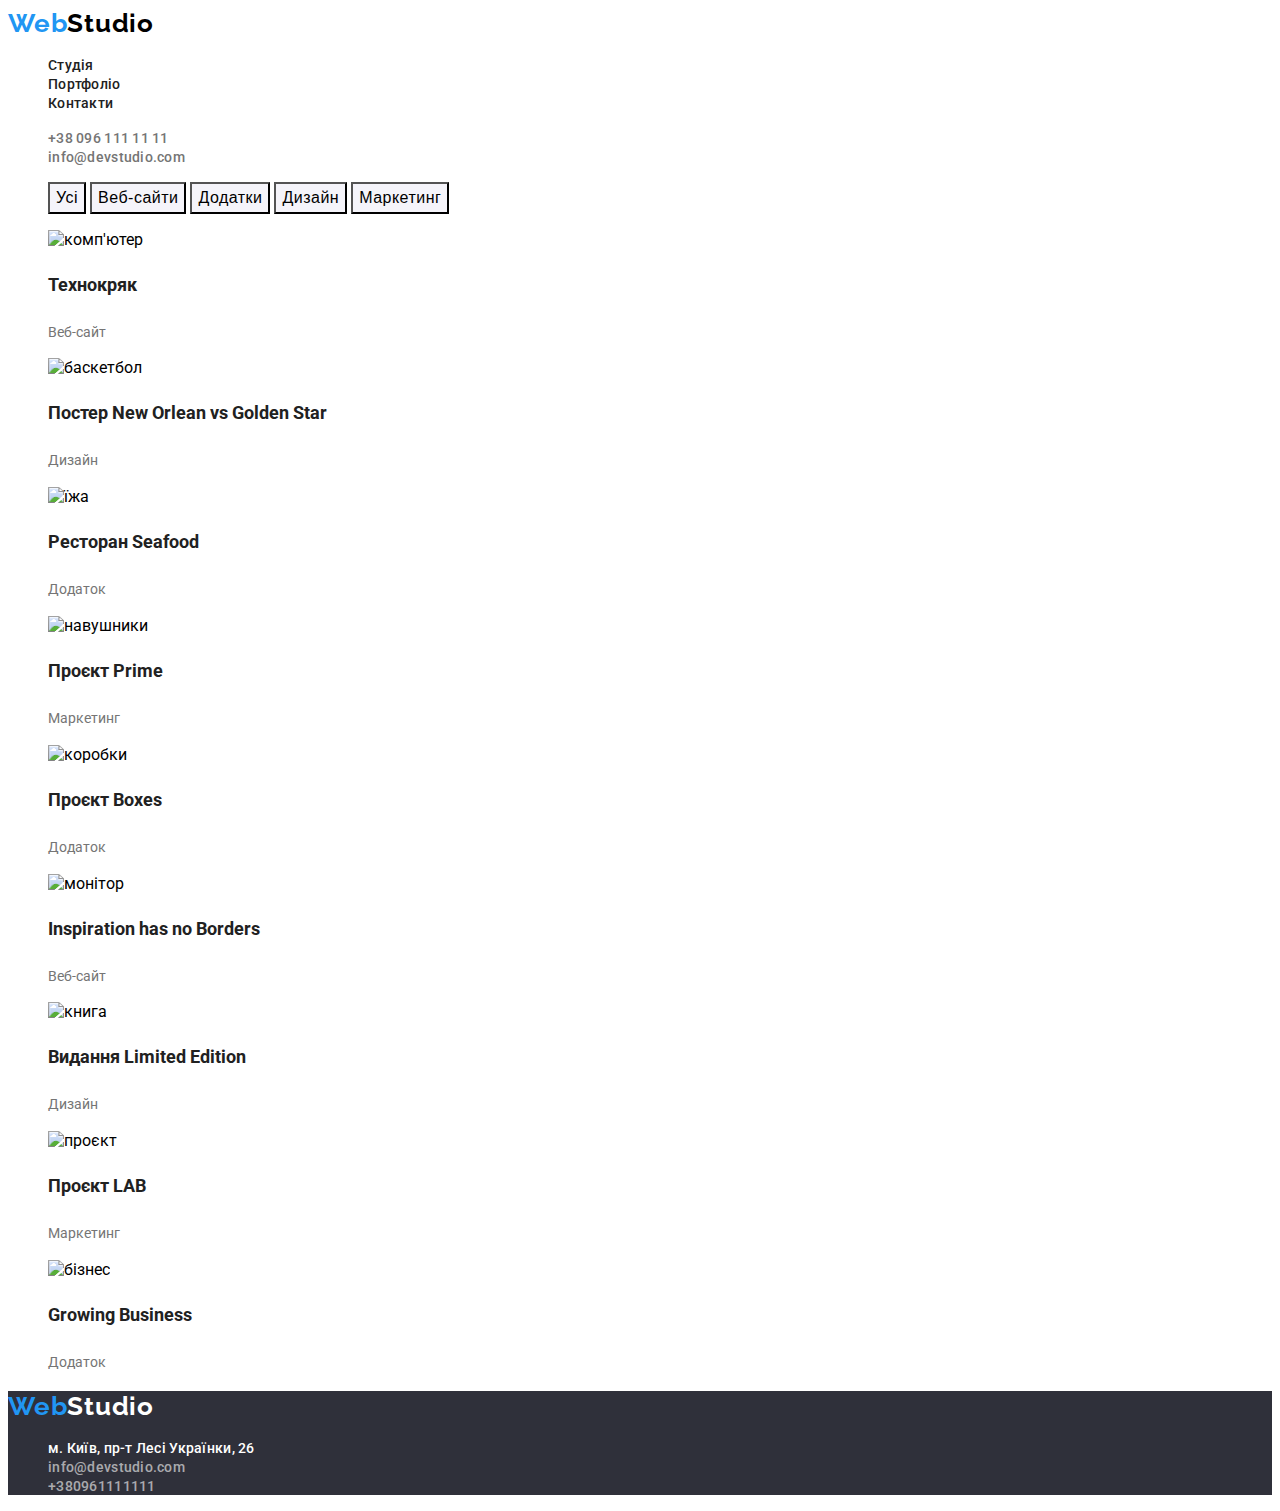
==== portfolio.html @ 054a411c "Update portfolio.html" ====
<!DOCTYPE html>
<html lang="uk">
<head>
    <meta charset="UTF-8">
    <meta http-equiv="X-UA-Compatible" content="IE=edge">
    <meta name="viewport" content="width=device-width, initial-scale=1.0">
    <title>Портфоліо</title>
    <link rel="preconnect" href="https://fonts.googleapis.com" />
    <link rel="preconnect" href="https://fonts.gstatic.com" crossorigin />
    <link
      href="https://fonts.googleapis.com/css2?family=Raleway:wght@700&family=Roboto:wght@400;500;700;900&display=swap"
      rel="stylesheet"
    />
    <link rel="stylesheet" href="./css/stylesp.css">
</head>
<body>
    <header>
        <header>
            <a class="logo" href="">Web<span class="logo-header">Studio</span></a>
            <nav> 
                <ul class="list">
                    <li><a class="link" href="./index.html" class="nav-item">Студія</a></li>
                    <li><a class="link" href="./portfolio.html" class="nav-item">Портфоліо</a></li>
                    <li><a class="link" href="" class="nav-item">Контакти</a></li>
                </ul>
            </nav> 
            <ul class="contacts-list list">
                <li><a href="tel:+380961111111" class="header link">+38 096 111 11 11</a></li>
                <li><a href="mailto:info@devstudio.com" class="header link" >info@devstudio.com</a></li>
            </ul>
    </header>
    <main>
        <section>
            <ul class="list">
                <li class="buttons-list">
                    <button type="button" class="button-item">Усі</button>
                    <button type="button" class="button-item">Веб-сайти</button>
                    <button type="button" class="button-item">Додатки</button>
                    <button type="button" class="button-item">Дизайн</button>
                    <button type="button" class="button-item">Маркетинг</button>
                </li>
            </ul>
        </section>
        <section>
            <ul class="list">
                <li class="photo-list">
                    <img src="./images/img (1) (1).jpg" alt="комп'ютер" width="270">
                    <h3 class="titles">Технокряк</h3>
                    <p class="subtitle">Веб-сайт</p>
                </li>
                <li>
                    <img src="./images/2.jpg" alt="баскетбол" width="270">
                    <h3 class="titles">Постер New Orlean vs Golden Star</h3>
                    <p class="subtitle">Дизайн</p>
                </li>
                <li>
                    <img src="./images/3.jpg" alt="їжа" width="270">
                    <h3 class="titles">Ресторан Seafood</h3>
                    <p class="subtitle">Додаток</p>
                </li>
                <li>
                    <img src="./images/4.jpg" alt="навушники" width="270">
                    <h3 class="titles">Проєкт Prime</h3>
                    <p class="subtitle">Маркетинг</p>  
                </li>
                <li>
                    <img src="./images/5.jpg" alt="коробки" width="270">
                    <h3 class="titles">Проєкт Boxes</h3>
                    <p class="subtitle">Додаток</p>  
                </li>
                <li>
                    <img src="./images/6.jpg" alt="монітор" width="270">
                    <h3 class="titles">Inspiration has no Borders</h3>
                    <p class="subtitle">Веб-сайт</p>  
                </li>
                <li>
                    <img src="./images/7.jpg" alt="книга" width="270">
                    <h3 class="titles">Видання Limited Edition</h3>
                    <p class="subtitle">Дизайн</p>  
                </li>
                <li>
                    <img src="./images/8.jpg" alt="проєкт" width="270">
                    <h3 class="titles">Проєкт LAB</h3>
                    <p class="subtitle">Маркетинг</p>  
                </li>
                <li>
                    <img src="./images/9.jpg" alt="бізнес" width="270">
                    <h3 class="titles">Growing Business</h3>
                    <p class="subtitle">Додаток</p>  
                </li>
            </ul>
        </section>
    </main>
    <footer class="footer">
        <a class="logo" href="">Web<span class="logo-footer">Studio</span></a>
        <address>
          <ul class="list">
            <li><a href="https://goo.gl/maps/MvZ2R5Kgq9RjUwT79" class="footer link"><span class="address">м. Київ, пр-т Лесі Українки, 26</span></a></li>
            <li><a href="mailto:info@devstudio.com" class="footer link">info@devstudio.com</a></li>
            <li><a href="tel:+380961111111" class="footer link">+380961111111</a></li>
          </ul>
        </address>
      </footer>
</body>
</html>
---- css/stylesp.css ----
body {
    font-family: 'Roboto', sans-serif;
    }
.logo {
    font-family: 'Raleway';
        font-style: normal;
        font-weight: 700;
        font-size: 26px;
        line-height: 1.19;
        letter-spacing: 0.03em;
        color: #2196F3;
}
.logo-header {
    color:black;
    font-family: 'Raleway';
        font-style: normal;
        font-weight: 700;
        font-size: 26px;
        line-height: 1.19;
        letter-spacing: 0.03em;
}
.logo-footer {
    color: #FFFFFF;
    font-family: 'Raleway';
        font-style: normal;
        font-weight: 700;
        font-size: 26px;
        line-height: 1.19;
        letter-spacing: 0.03em;
}
.logo {
    text-decoration: none;
}
.list {
    list-style: none;
}
.link {
    text-decoration: none;
}
/*-------------------------HEADER-------------------------------*/

.link {
    font-family: 'Roboto';
    font-weight: 500;
    font-size: 14px;
    line-height: 1.14;
    letter-spacing: 0.02em;

    color: #212121;
}
.link:hover,.link:focus {
    color: #2196F3;
}
.header {
    color: #757575;
}
.header:hover, .header:focus {
    color: #2196F3;
}
/*-------------------HERO---------------------*/
.nav-item {
    font-weight: 500;
    font-size: 14px;
    line-height: 1.14;
}
.title {
    color: #FFFFFF; 
    font-weight: 900;
    font-size: 44px;
    line-height: 4.28;
}
.titles {
    color: #212121;
    font-weight: 700;
    font-size: 18px;
    line-height: 2;
}
.list.titleses {
    font-size: 14px;
    line-height: 1.14;
    letter-spacing: 0.03em;
}
.list.title {
    color: #212121;
}
.main .main-1 {
    background-color:#2F303A;
}
.button {
    background-color: #2196F3;
    font-weight: 500;
    font-size: 16px;
    line-height: 1.6;
    text-align: center;
    letter-spacing: 0.03em;
}
.button-item {
    background-color: #F5F4FA;
    font-weight: 500;
    font-size: 16px;
    line-height: 1.6;
    text-align: center;
    letter-spacing: 0.03em;
}
.button:hover, .button:focus {
    background-color: #2196F3;
}
.button-item:hover, .button-item:focus {
    background: #2196F3;
    cursor: pointer;
}
.list .subtitle {
    color: #757575;
    font-weight: 400;
    font-size: 14px;
    line-height: 1.7;
}
.list.subtitles {
    font-weight: 400;
    font-size: 16px;
    line-height: 1.8;
}

.name-people {
    font-weight: 500;
    font-size: 16px;
    line-height: 1.18;
}

/*----------------FOOTER------------------------*/
footer {
    background-color: #2F303A;
}
.footer {
    color: #FFFFFF99;
    font-style: normal;
    text-decoration: none;
}
.address{
    color: #FFFFFF;
}
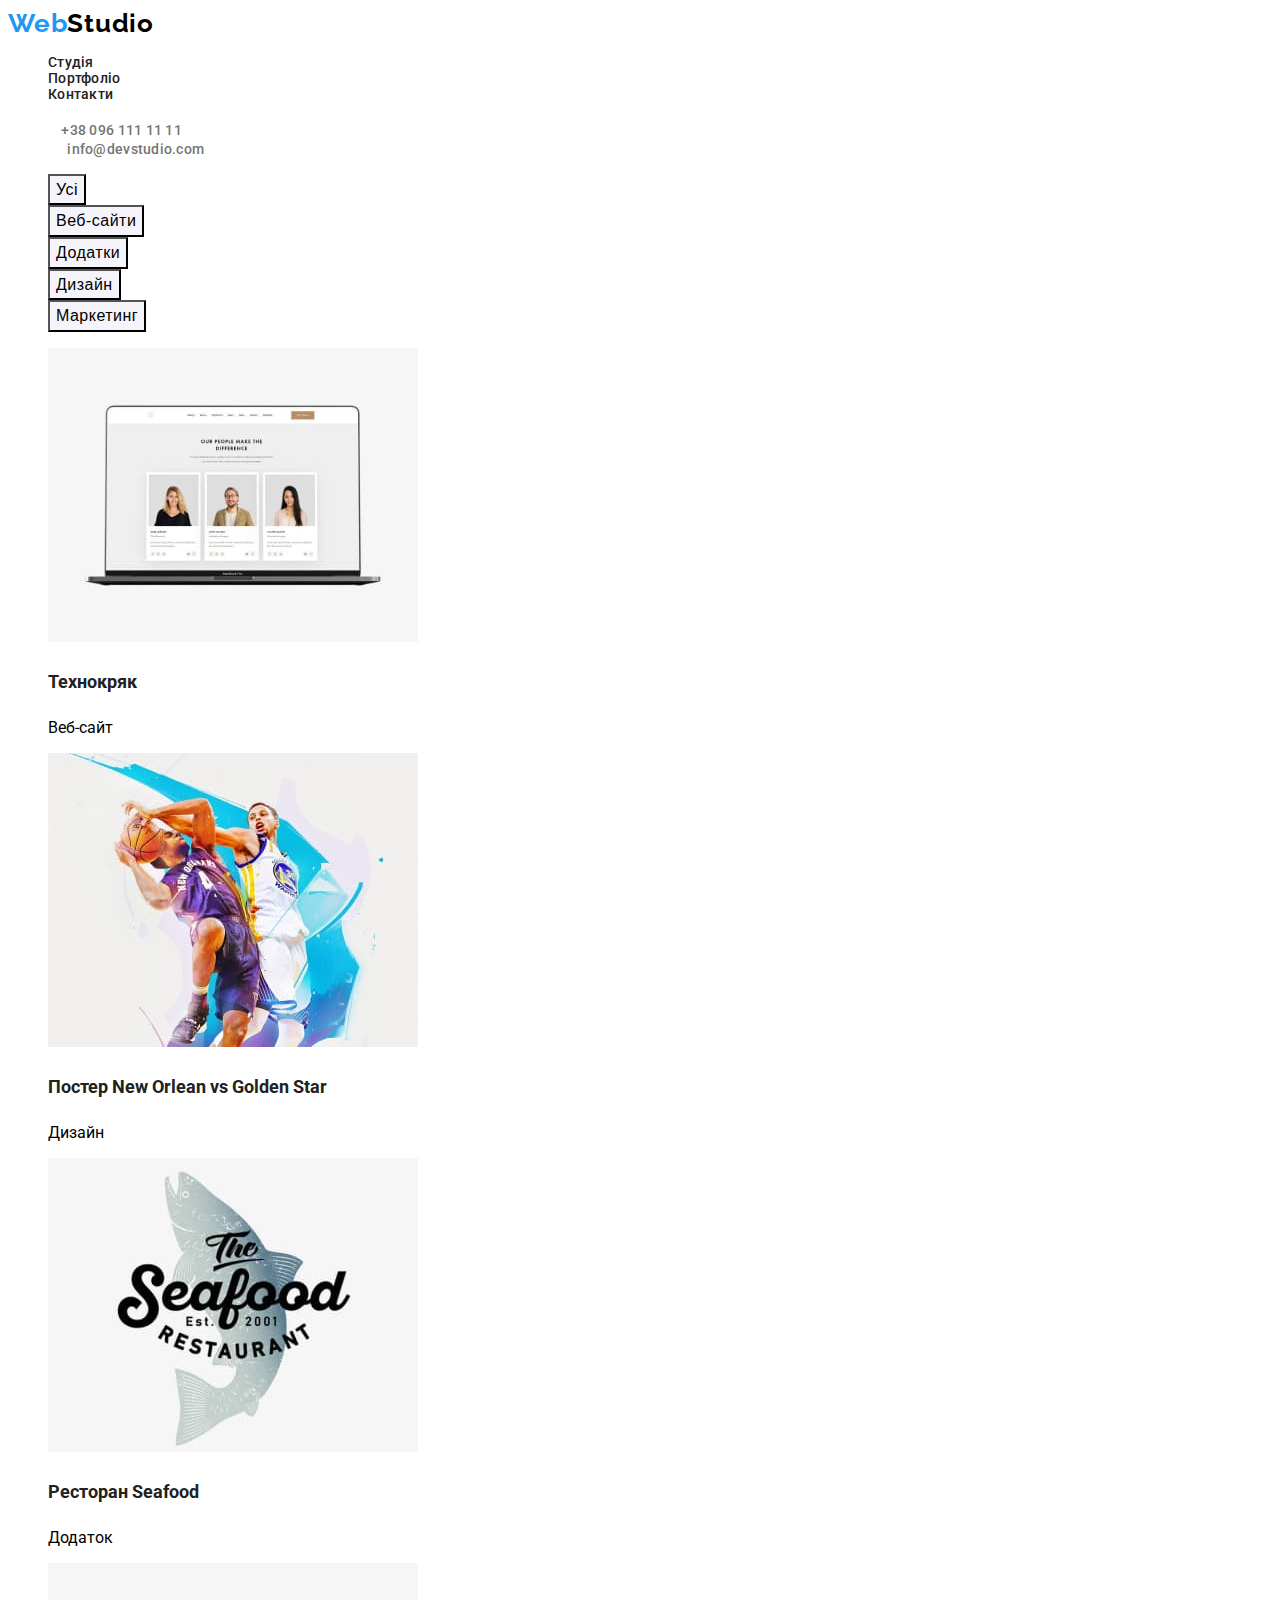
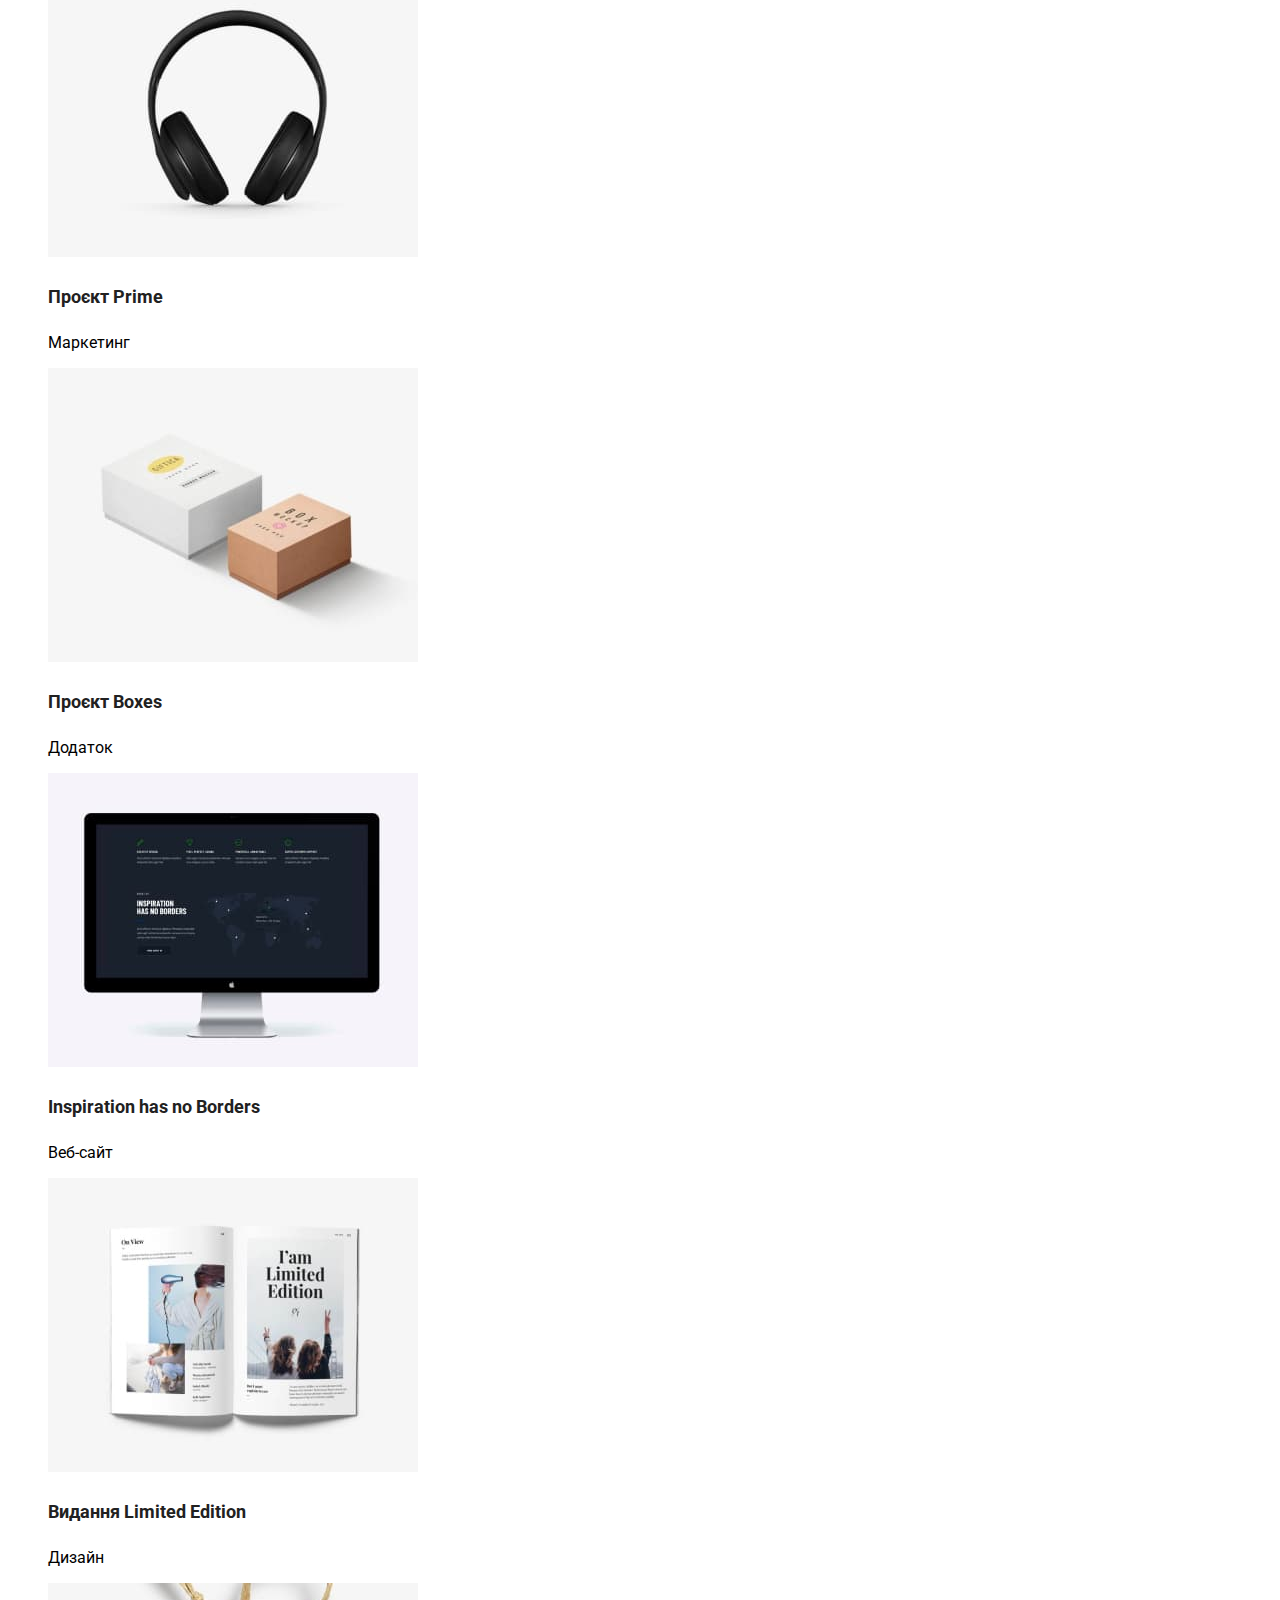
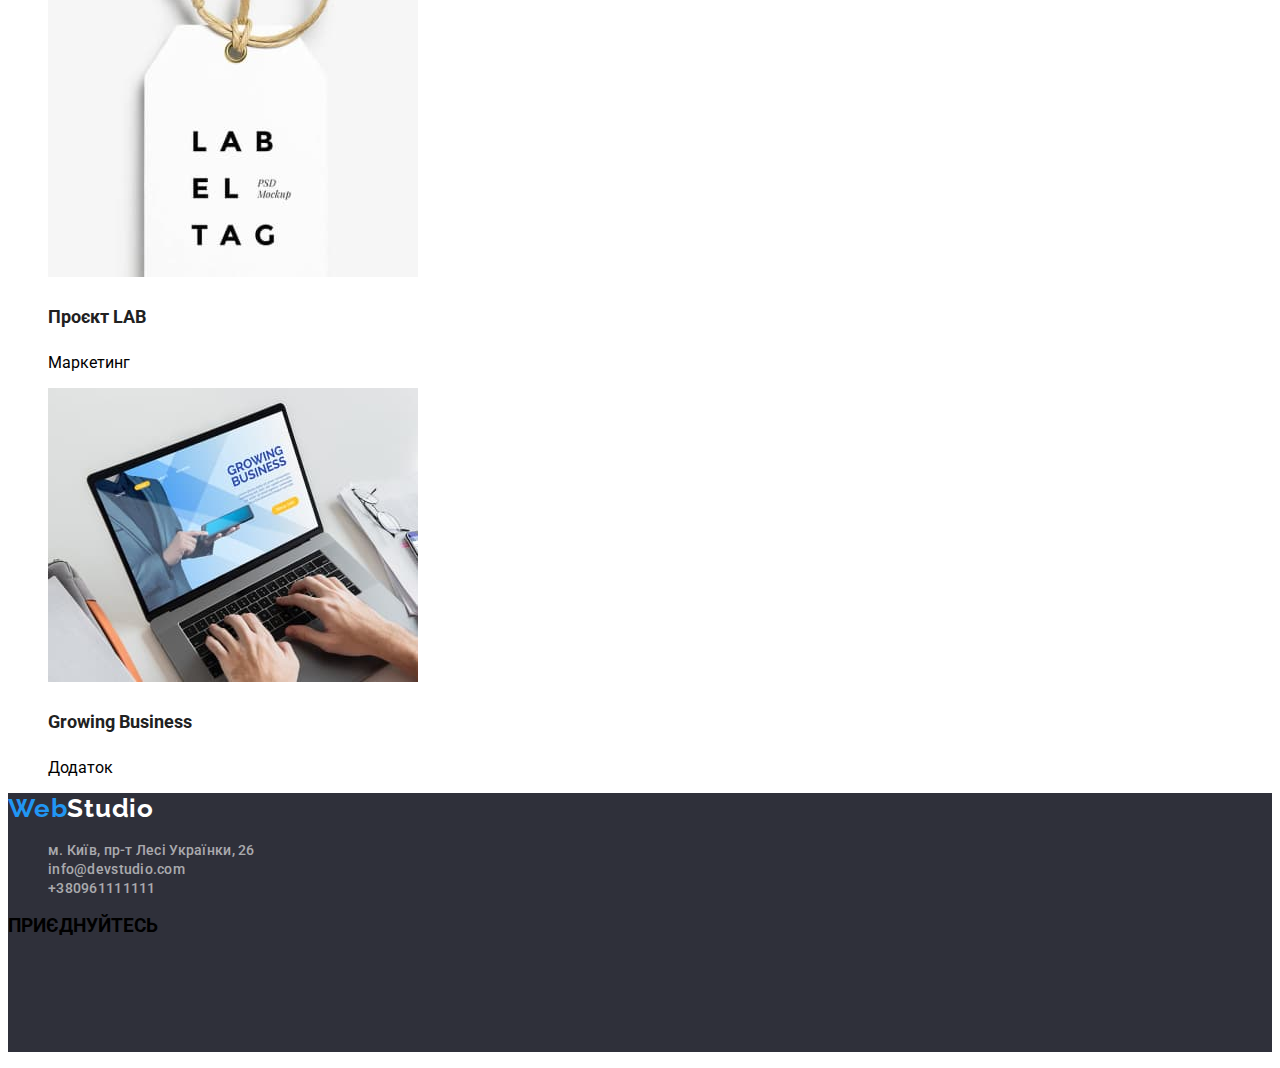
==== commit 732d5a3e: "Add files via upload" ====
--- a/portfolio.html
+++ b/portfolio.html
@@ -1,4 +1,3 @@
-
 
 <!DOCTYPE html>
 <html lang="uk">
@@ -7,6 +6,12 @@
     <meta http-equiv="X-UA-Compatible" content="IE=edge">
     <meta name="viewport" content="width=device-width, initial-scale=1.0">
     <title>Портфоліо</title>
+    <link
+      rel="stylesheet"
+      href="https://cdnjs.cloudflare.com/ajax/libs/modern-normalize/1.1.0/modern-normalize.min.css"
+      integrity="sha512-wpPYUAdjBVSE4KJnH1VR1HeZfpl1ub8YT/NKx4PuQ5NmX2tKuGu6U/JRp5y+Y8XG2tV+wKQpNHVUX03MfMFn9Q=="
+      crossorigin="anonymous"
+      referrerpolicy="no-referrer">
     <link rel="preconnect" href="https://fonts.googleapis.com" />
     <link rel="preconnect" href="https://fonts.gstatic.com" crossorigin />
     <link
@@ -16,92 +21,173 @@
     <link rel="stylesheet" href="./css/stylesp.css">
 </head>
 <body>
-    <header>
-        <header>
+    <header class="page-header">
+        <div class="container">
             <a class="logo" href="">Web<span class="logo-header">Studio</span></a>
-            <nav> 
-                <ul class="list">
-                    <li><a class="link" href="./index.html" class="nav-item">Студія</a></li>
-                    <li><a class="link" href="./portfolio.html" class="nav-item">Портфоліо</a></li>
-                    <li><a class="link" href="" class="nav-item">Контакти</a></li>
+            <nav class="container-nav"> 
+                <ul class="site list">
+                    <li class="nav-item"><a href="./index.html" class="link">Студія</a></li>
+                    <li class="nav-item"><a href="./portfolio.html" class="link">Портфоліо</a></li>
+                    <li class="nav-item"><a href="" class="link">Контакти</a></li>
                 </ul>
             </nav> 
             <ul class="contacts-list list">
-                <li><a href="tel:+380961111111" class="header link">+38 096 111 11 11</a></li>
-                <li><a href="mailto:info@devstudio.com" class="header link" >info@devstudio.com</a></li>
+                <li><a href="tel:+380961111111" class="header link">
+                    <svg class="header-icon" width="10" height="16">
+                        <use href="./sprite.svg#icon-smartphone"></use>
+                    </svg>
+                    +38 096 111 11 11</a></li>
+                <li><a href="mailto:info@devstudio.com" class="header link">
+                    <svg class="header-icon" width="16" height="12">
+                        <use href="./sprite.svg#icon-envelope"></use>
+                    </svg>
+                    info@devstudio.com</a></li>
             </ul>
+        </div>
     </header>
     <main>
-        <section>
-            <ul class="list">
-                <li class="buttons-list">
-                    <button type="button" class="button-item">Усі</button>
-                    <button type="button" class="button-item">Веб-сайти</button>
-                    <button type="button" class="button-item">Додатки</button>
-                    <button type="button" class="button-item">Дизайн</button>
-                    <button type="button" class="button-item">Маркетинг</button>
-                </li>
-            </ul>
-        </section>
-        <section>
-            <ul class="list">
-                <li class="photo-list">
-                    <img src="./images/img (1) (1).jpg" alt="комп'ютер" width="270">
-                    <h3 class="titles">Технокряк</h3>
-                    <p class="subtitle">Веб-сайт</p>
-                </li>
-                <li>
-                    <img src="./images/2.jpg" alt="баскетбол" width="270">
-                    <h3 class="titles">Постер New Orlean vs Golden Star</h3>
-                    <p class="subtitle">Дизайн</p>
-                </li>
-                <li>
-                    <img src="./images/3.jpg" alt="їжа" width="270">
-                    <h3 class="titles">Ресторан Seafood</h3>
-                    <p class="subtitle">Додаток</p>
-                </li>
-                <li>
-                    <img src="./images/4.jpg" alt="навушники" width="270">
-                    <h3 class="titles">Проєкт Prime</h3>
-                    <p class="subtitle">Маркетинг</p>  
-                </li>
-                <li>
-                    <img src="./images/5.jpg" alt="коробки" width="270">
-                    <h3 class="titles">Проєкт Boxes</h3>
-                    <p class="subtitle">Додаток</p>  
-                </li>
-                <li>
-                    <img src="./images/6.jpg" alt="монітор" width="270">
-                    <h3 class="titles">Inspiration has no Borders</h3>
-                    <p class="subtitle">Веб-сайт</p>  
-                </li>
-                <li>
-                    <img src="./images/7.jpg" alt="книга" width="270">
-                    <h3 class="titles">Видання Limited Edition</h3>
-                    <p class="subtitle">Дизайн</p>  
-                </li>
-                <li>
-                    <img src="./images/8.jpg" alt="проєкт" width="270">
-                    <h3 class="titles">Проєкт LAB</h3>
-                    <p class="subtitle">Маркетинг</p>  
-                </li>
-                <li>
-                    <img src="./images/9.jpg" alt="бізнес" width="270">
-                    <h3 class="titles">Growing Business</h3>
-                    <p class="subtitle">Додаток</p>  
-                </li>
-            </ul>
+        <section class="section">
+            <div class="container">
+                <ul class="list button-list">
+                    <li><button type="button" class="button-item">Усі</button></li>
+                    <li><button type="button" class="button-item">Веб-сайти</button></li>
+                    <li><button type="button" class="button-item">Додатки</button></li>
+                    <li><button type="button" class="button-item">Дизайн</button></li>
+                    <li><button type="button" class="button-item">Маркетинг</button></li>
+                </ul>
+                <ul class="photo-description">
+                    <li class="sheet list">
+                        <img src="./images/1.jpg" alt="комп'ютер" width="370">
+                        <div class="photo-cards">
+                            <h3 class="titles">Технокряк</h3>
+                            <p class="description">Веб-сайт</p>
+                        </div>
+                    </li>
+                    <li class="sheet list">
+                        <img class="photo" src="./images/2.jpg" alt="баскетбол" width="370">
+                        <div class="photo-cards">
+                            <h3 class="titles">Постер New Orlean vs Golden Star</h3>
+                            <p class="description">Дизайн</p>
+                        </div>    
+                    </li>
+                    <li class="sheet list">
+                        <img class="photo" src="./images/3.jpg" alt="їжа" width="370">
+                        <div class="photo-cards">
+                            <h3 class="titles">Ресторан Seafood</h3>
+                            <p class="description">Додаток</p>
+                        </div>
+                    </li>
+                    <li class="sheet list">
+                        <img class="photo" src="./images/4.jpg" alt="навушники" width="370">
+                        <div class="photo-cards">
+                            <h3 class="titles">Проєкт Prime</h3>
+                            <p class="description">Маркетинг</p> 
+                        </div>                        
+                    </li>
+                    <li class="sheet list">
+                        <img class="photo" src="./images/5.jpg" alt="коробки" width="370">
+                        <div class="photo-cards">
+                            <h3 class="titles">Проєкт Boxes</h3>
+                            <p class="description">Додаток</p> 
+                        </div>                         
+                    </li>
+                    <li class="sheet list">
+                        <img class="photo" src="./images/6.jpg" alt="монітор" width="370">
+                        <div class="photo-cards">
+                            <h3 class="titles">Inspiration has no Borders</h3>
+                            <p class="description">Веб-сайт</p>  
+                        </div>                        
+                    </li>
+                    <li class="sheet list">
+                        <img class="photo" src="./images/7.jpg" alt="книга" width="370">
+                        <div class="photo-cards">
+                            <h3 class="titles">Видання Limited Edition</h3>
+                            <p class="description">Дизайн</p>
+                        </div>                          
+                    </li>
+                    <li class="sheet list">
+                        <img class="photo" src="./images/8.jpg" alt="проєкт" width="370">  
+                        <div class="photo-cards">
+                            <h3 class="titles">Проєкт LAB</h3>
+                            <p class="description">Маркетинг</p>  
+                        </div>
+                    </li>
+                    <li class="sheet list">
+                        <img class="photo" src="./images/9.jpg" alt="бізнес" width="370">
+                        <div class="photo-cards">
+                            <h3 class="titles">Growing Business</h3>
+                            <p class="description">Додаток</p>  
+                    </li>
+                </ul>
+            </div>
         </section>
     </main>
-    <footer class="footer">
-        <a class="logo" href="">Web<span class="logo-footer">Studio</span></a>
-        <address>
-          <ul class="list">
-            <li><a href="https://goo.gl/maps/MvZ2R5Kgq9RjUwT79" class="footer link"><span class="address">м. Київ, пр-т Лесі Українки, 26</span></a></li>
-            <li><a href="mailto:info@devstudio.com" class="footer link">info@devstudio.com</a></li>
-            <li><a href="tel:+380961111111" class="footer link">+380961111111</a></li>
-          </ul>
-        </address>
-      </footer>
+    <footer class="page-footer">
+        <div class="double-container-footer">
+            <div class="container-footer">
+                <a class="logo" href="">Web<span class="logo-footer">Studio</span></a>
+            <address>
+                <ul class="list">
+                    <li class="maps"><a href="https://goo.gl/maps/MvZ2R5Kgq9RjUwT79" class="current footer link">м. Київ, пр-т Лесі Українки, 26</a></li>
+                    <li><a href="mailto:info@devstudio.com" class="footer link">info@devstudio.com</a></li>
+                    <li><a href="tel:+380961111111" class="footer link">+380961111111</a></li>
+                </ul>
+            </address>
+            </div>
+            <div class="container-footer-clients">
+                <h3 class="title-footer">ПРИЄДНУЙТЕСЬ</h3>
+                <ul class="socials-footer list">
+                    <li class="socials-footer-item">
+                        <a class="footer-link link"
+                        href=""
+                        target="_blank"
+                        rel="noopener noreferrer"
+                        aria-label="instagram"
+                        >
+                            <svg class="footer-icon" width="20" height="20">
+                                <use href="./sprite.svg#icon-instagram"></use>
+                            </svg>
+                        </a>
+                    </li>
+                    <li class="socials-footer-item">
+                        <a class="footer-link link"
+                        href=""
+                        target="_blank"
+                        rel="noopener noreferrer"
+                        aria-label="twitter"
+                        >
+                            <svg class="footer-icon" width="20" height="20">
+                                <use href="./sprite.svg#icon-twitter"></use>
+                            </svg>
+                        </a>
+                    </li>
+                    <li class="socials-footer-item">
+                        <a class="footer-link link"
+                        href="https://www.facebook.com/"
+                        target="_blank"
+                        rel="noopener noreferrer"
+                        aria-label="facebook"
+                        >
+                            <svg class="footer-icon" width="20" height="20">
+                                <use href="./sprite.svg#icon-facebook"></use>
+                            </svg>
+                        </a>
+                    </li>
+                    <li class="socials-footer-item">
+                        <a class="footer-link link"
+                        href=""
+                        target="_blank"
+                        rel="noopener noreferrer"
+                        aria-label="linkedin"
+                        >
+                            <svg class="footer-icon" width="20" height="20">
+                                <use href="./sprite.svg#icon-linkedin"></use>
+                            </svg>
+                        </a>
+                    </li>
+                </ul>
+            </div>
+        </div>
+    </footer>
 </body>
 </html>
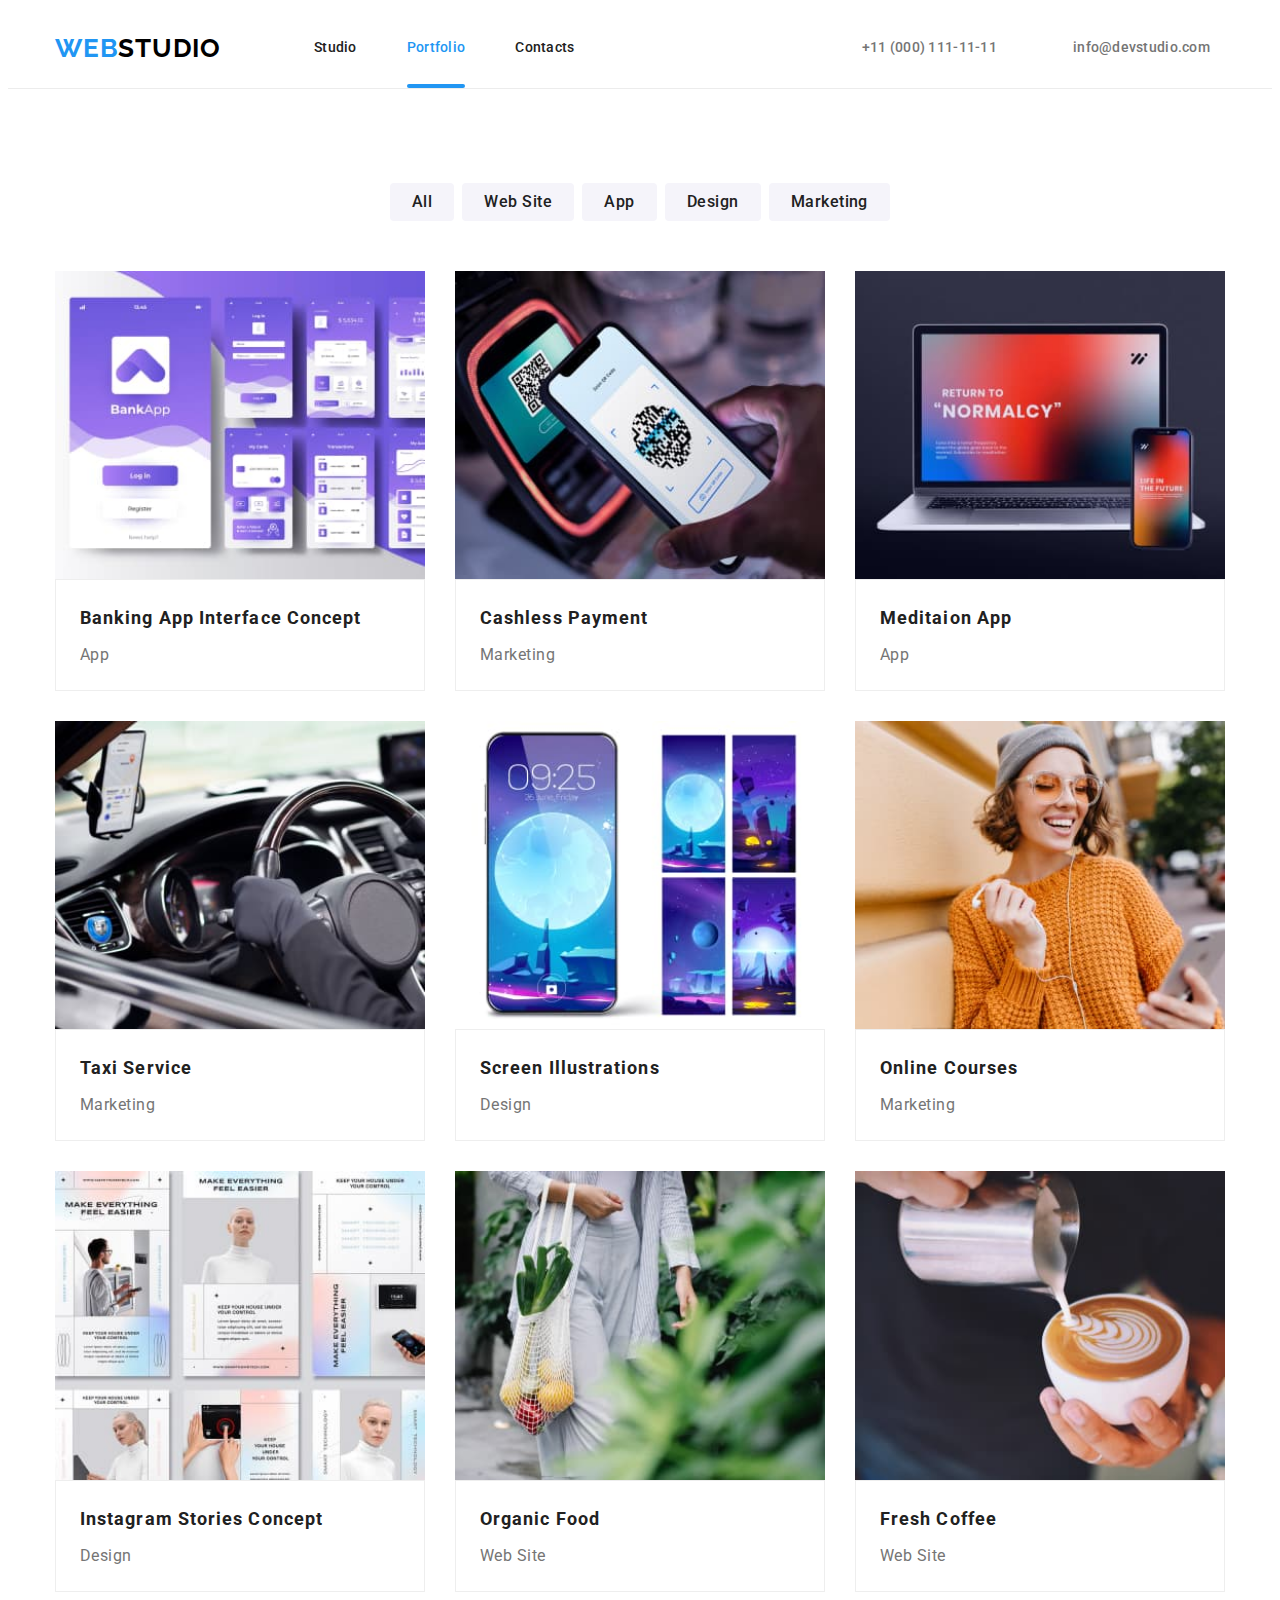
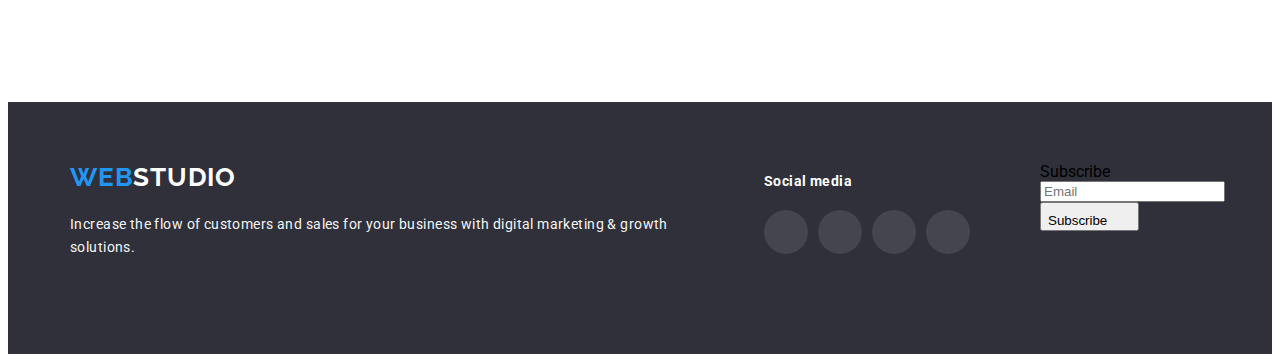
==== commit ed491b46: "Update portfolio.html" ====
--- a/portfolio.html
+++ b/portfolio.html
@@ -23,20 +23,20 @@
 <body>
     <header class="page-header">
         <div class="container">
-            <a class="logo" href="">Web<span class="logo-header">Studio</span></a>
+            <a class="logo" href="">WEB<span class="logo-header">STUDIO</span></a>
             <nav class="container-nav"> 
                 <ul class="site list">
-                    <li class="nav-item"><a href="./index.html" class="link">Студія</a></li>
-                    <li class="nav-item"><a href="./portfolio.html" class="link">Портфоліо</a></li>
-                    <li class="nav-item"><a href="" class="link">Контакти</a></li>
+                    <li class="nav-item"><a href="./index.html" class="link">Studio</a></li>
+                    <li class="nav-item"><a href="./portfolio.html" class="current link">Portfolio</a></li>
+                    <li class="nav-item"><a href="" class="link">Contacts</a></li>
                 </ul>
             </nav> 
             <ul class="contacts-list list">
-                <li><a href="tel:+380961111111" class="header link">
+                <li><a href="tel:+11 (000) 111-11-11" class="header link">
                     <svg class="header-icon" width="10" height="16">
                         <use href="./sprite.svg#icon-smartphone"></use>
                     </svg>
-                    +38 096 111 11 11</a></li>
+                    +11 (000) 111-11-11</a></li>
                 <li><a href="mailto:info@devstudio.com" class="header link">
                     <svg class="header-icon" width="16" height="12">
                         <use href="./sprite.svg#icon-envelope"></use>
@@ -49,74 +49,102 @@
         <section class="section">
             <div class="container">
                 <ul class="list button-list">
-                    <li><button type="button" class="button-item">Усі</button></li>
-                    <li><button type="button" class="button-item">Веб-сайти</button></li>
-                    <li><button type="button" class="button-item">Додатки</button></li>
-                    <li><button type="button" class="button-item">Дизайн</button></li>
-                    <li><button type="button" class="button-item">Маркетинг</button></li>
+                    <li><button type="button" class="button-item">All</button></li>
+                    <li><button type="button" class="button-item">Web Site</button></li>
+                    <li><button type="button" class="button-item">App</button></li>
+                    <li><button type="button" class="button-item">Design</button></li>
+                    <li><button type="button" class="button-item">Marketing</button></li>
                 </ul>
                 <ul class="photo-description">
                     <li class="sheet list">
-                        <img src="./images/1.jpg" alt="комп'ютер" width="370">
-                        <div class="photo-cards">
-                            <h3 class="titles">Технокряк</h3>
-                            <p class="description">Веб-сайт</p>
-                        </div>
-                    </li>
-                    <li class="sheet list">
-                        <img class="photo" src="./images/2.jpg" alt="баскетбол" width="370">
-                        <div class="photo-cards">
-                            <h3 class="titles">Постер New Orlean vs Golden Star</h3>
-                            <p class="description">Дизайн</p>
+                        <div class="photo-thumb">
+                            <img src="./images/forms.jpg" alt="комп'ютер" width="370">
+                            <p class="text-description">14 Stylish and User-Friendly App Design Concepts · Task Manager App · Calorie Tracker App · Exotic Fruit Ecommerce App · Cloud Storage App</p>
+                        </div>
+                        <div class="photo-cards">
+                            <h3 class="titles">Banking App Interface Concept</h3>
+                            <p class="description">App</p>
+                        </div>
+                    </li>
+                    <li class="sheet list">
+                        <div class="photo-thumb">
+                            <img class="photo" src="./images/scan.jpg" alt="баскетбол" width="370">
+                            <p class="text-description">14 Stylish and User-Friendly App Design Concepts · Task Manager App · Calorie Tracker App · Exotic Fruit Ecommerce App · Cloud Storage App</p>
+                        </div>
+                        <div class="photo-cards">
+                            <h3 class="titles">Cashless Payment</h3>
+                            <p class="description">Marketing</p>
                         </div>    
                     </li>
                     <li class="sheet list">
-                        <img class="photo" src="./images/3.jpg" alt="їжа" width="370">
-                        <div class="photo-cards">
-                            <h3 class="titles">Ресторан Seafood</h3>
-                            <p class="description">Додаток</p>
-                        </div>
-                    </li>
-                    <li class="sheet list">
-                        <img class="photo" src="./images/4.jpg" alt="навушники" width="370">
-                        <div class="photo-cards">
-                            <h3 class="titles">Проєкт Prime</h3>
-                            <p class="description">Маркетинг</p> 
+                        <div class="photo-thumb">
+                            <img class="photo" src="./images/computer.jpg" alt="їжа" width="370">
+                            <p class="text-description">14 Stylish and User-Friendly App Design Concepts · Task Manager App · Calorie Tracker App · Exotic Fruit Ecommerce App · Cloud Storage App</p>
+                        </div>
+                        <div class="photo-cards">
+                            <h3 class="titles">Meditaion App</h3>
+                            <p class="description">App</p>
+                        </div>
+                    </li>
+                    <li class="sheet list">
+                        <div class="photo-thumb">
+                            <img class="photo" src="./images/taxi.jpg" alt="навушники" width="370">
+                            <p class="text-description">14 Stylish and User-Friendly App Design Concepts · Task Manager App · Calorie Tracker App · Exotic Fruit Ecommerce App · Cloud Storage App</p>
+                        </div>
+                        <div class="photo-cards">
+                            <h3 class="titles">Taxi Service</h3>
+                            <p class="description">Marketing</p> 
                         </div>                        
                     </li>
                     <li class="sheet list">
-                        <img class="photo" src="./images/5.jpg" alt="коробки" width="370">
-                        <div class="photo-cards">
-                            <h3 class="titles">Проєкт Boxes</h3>
-                            <p class="description">Додаток</p> 
+                        <div class="photo-thumb">
+                            <img class="photo" src="./images/screen.jpg" alt="коробки" width="370">
+                            <p class="text-description">14 Stylish and User-Friendly App Design Concepts · Task Manager App · Calorie Tracker App · Exotic Fruit Ecommerce App · Cloud Storage App</p>
+                        </div>
+                        <div class="photo-cards">
+                            <h3 class="titles">Screen Illustrations</h3>
+                            <p class="description">Design</p> 
                         </div>                         
                     </li>
                     <li class="sheet list">
-                        <img class="photo" src="./images/6.jpg" alt="монітор" width="370">
-                        <div class="photo-cards">
-                            <h3 class="titles">Inspiration has no Borders</h3>
-                            <p class="description">Веб-сайт</p>  
+                        <div class="photo-thumb">
+                            <img class="photo" src="./images/girl.jpg" alt="монітор" width="370">
+                            <p class="text-description">14 Stylish and User-Friendly App Design Concepts · Task Manager App · Calorie Tracker App · Exotic Fruit Ecommerce App · Cloud Storage App</p>
+                        </div>
+                        <div class="photo-cards">
+                            <h3 class="titles">Online Courses</h3>
+                            <p class="description">Marketing</p>  
                         </div>                        
                     </li>
                     <li class="sheet list">
-                        <img class="photo" src="./images/7.jpg" alt="книга" width="370">
-                        <div class="photo-cards">
-                            <h3 class="titles">Видання Limited Edition</h3>
-                            <p class="description">Дизайн</p>
+                        <div class="photo-thumb">
+                            <img class="photo" src="./images/maket.jpg" alt="книга" width="370">
+                            <p class="text-description">14 Stylish and User-Friendly App Design Concepts · Task Manager App · Calorie Tracker App · Exotic Fruit Ecommerce App · Cloud Storage App</p>
+                        </div>
+                        <div class="photo-cards">
+                            <h3 class="titles">Instagram Stories Concept</h3>
+                            <p class="description">Design</p>
                         </div>                          
                     </li>
                     <li class="sheet list">
-                        <img class="photo" src="./images/8.jpg" alt="проєкт" width="370">  
-                        <div class="photo-cards">
-                            <h3 class="titles">Проєкт LAB</h3>
-                            <p class="description">Маркетинг</p>  
-                        </div>
-                    </li>
-                    <li class="sheet list">
-                        <img class="photo" src="./images/9.jpg" alt="бізнес" width="370">
-                        <div class="photo-cards">
-                            <h3 class="titles">Growing Business</h3>
-                            <p class="description">Додаток</p>  
+                        <div class="photo-thumb">
+                            <img class="photo" src="./images/woman.jpg" alt="проєкт" width="370">  
+                            <p class="text-description">14 Stylish and User-Friendly App Design Concepts · Task Manager App · Calorie Tracker App · Exotic Fruit Ecommerce App · Cloud Storage App</p>
+                        </div>
+                        <div class="photo-cards">
+                            <h3 class="titles">Organic Food</h3>
+                            <p class="description">Web Site</p>  
+                        </div>
+                    </li>
+                    <li class="sheet list">
+                        <div class="photo-thumb">
+                            <img class="photo" src="./images/coffee.jpg" alt="бізнес" width="370">
+                            <p class="text-description">14 Stylish and User-Friendly App Design Concepts · Task Manager App · Calorie Tracker App · Exotic Fruit Ecommerce App · Cloud Storage App</p>
+                        </div>
+                        <div class="photo-cards">
+                            <h3 class="titles">Fresh Coffee</h3>
+                            <p class="description">Web Site</p> 
+                        </div> 
                     </li>
                 </ul>
             </div>
@@ -125,17 +153,17 @@
     <footer class="page-footer">
         <div class="double-container-footer">
             <div class="container-footer">
-                <a class="logo" href="">Web<span class="logo-footer">Studio</span></a>
+                <a class="logo" href="">WEB<span class="logo-footer">STUDIO</span></a>
             <address>
                 <ul class="list">
-                    <li class="maps"><a href="https://goo.gl/maps/MvZ2R5Kgq9RjUwT79" class="current footer link">м. Київ, пр-т Лесі Українки, 26</a></li>
-                    <li><a href="mailto:info@devstudio.com" class="footer link">info@devstudio.com</a></li>
-                    <li><a href="tel:+380961111111" class="footer link">+380961111111</a></li>
+                    <li class="maps"><a href="" class="active footer">Increase the flow of customers and sales for your business with digital marketing & growth solutions.</a></li>
+                    <!-- <li><a href="mailto:info@devstudio.com" class="footer link">info@devstudio.com</a></li>
+                    <li><a href="tel:+380961111111" class="footer link">+380961111111</a></li> -->
                 </ul>
             </address>
             </div>
             <div class="container-footer-clients">
-                <h3 class="title-footer">ПРИЄДНУЙТЕСЬ</h3>
+                <h3 class="title-footer">Social media</h3>
                 <ul class="socials-footer list">
                     <li class="socials-footer-item">
                         <a class="footer-link link"
@@ -187,6 +215,20 @@
                     </li>
                 </ul>
             </div>
+            <div class="footer-form-sub">
+                <label class="footer-form-label" for="subscribe"><span>Subscribe</span></label>
+                    <div class="form-footer-sub">
+                        <div class="footer-form" id="subscribe">
+                            <input class="footer-form-input" type="email" name="subscribe" placeholder="Email">
+                        </div>
+                        <div class="btn-icon">
+                            <button type="button" class="footer-btn">Subscribe
+                                <svg class="footer-form-icon" width="20" height="20">
+                                    <use href="./sprite.svg#icon-send"></use>
+                                </svg>
+                            </button>
+                        </div>
+                    </div>
         </div>
     </footer>
 </body>
--- a/css/stylesp.css
+++ b/css/stylesp.css
@@ -1,6 +1,38 @@
+html {
+    box-sizing: border-box;
+  }
+  *,
+  *::before,
+  *::after {
+    box-sizing: inherit;
+  }
+  h1,
+  h2,
+  h3,
+  h4,
+  h5,
+  h6,
+  p {
+    margin: 0;
+  }
+:root {
+    --h1-headline-text-color: #ffffff;
+    --h-headline-text-color: #212121;
+    --primary-text-color: #757575;
+    --footer-text-color: rgba(255, 255, 255, 0.6);
+    --address-text-color: #ffffff;
+    --website-color: #2196f3;
+    --color-header: #000000;
+    --button-color: #f5f4f2;
+    --footer-bg-color: #2F303A;
+}
 body {
     font-family: 'Roboto', sans-serif;
     }
+img {
+    display: block;
+    height: auto;
+}
 .logo {
     font-family: 'Raleway';
         font-style: normal;
@@ -8,10 +40,10 @@
         font-size: 26px;
         line-height: 1.19;
         letter-spacing: 0.03em;
-        color: #2196F3;
+        color: var(--website-color);
 }
 .logo-header {
-    color:black;
+    color: var(--color-header);
     font-family: 'Raleway';
         font-style: normal;
         font-weight: 700;
@@ -20,7 +52,7 @@
         letter-spacing: 0.03em;
 }
 .logo-footer {
-    color: #FFFFFF;
+    color: var(--address-text-color);
     font-family: 'Raleway';
         font-style: normal;
         font-weight: 700;
@@ -32,110 +64,699 @@
     text-decoration: none;
 }
 .list {
+    padding: 0px;
+    margin: 0px;
     list-style: none;
 }
 .link {
     text-decoration: none;
 }
 /*-------------------------HEADER-------------------------------*/
-
+/* page-header */
+.page-header {
+    display: flex;
+    align-items: center;
+    justify-content: center;
+    background-color: var(--address-text-color);
+    border-bottom: 1px solid #ECECEC;
+}
+.container {
+    display: flex;
+    flex-wrap: wrap;
+    align-items: center;
+    justify-content: center;
+    margin-left: auto;
+    margin-right: auto;
+    padding-left: 15px;
+    padding-right: 15px;
+    width: 1200px;
+}
+.site {
+    display: flex;
+    align-items: center;
+    margin-left: 93px;
+}
+.nav-item {
+    margin-right: 50px;
+}
+.nav-item:last-child {
+    margin-right: 0px;
+}
+.list .current {
+    color: #2196F3;
+}
+.current {
+    position: relative;
+}
+.current::after {
+    position: absolute;
+    display: inline-block;
+    content: "";
+    width: 100%;
+    height: 4px;
+    background: #2196F3;
+    border-radius: 2px;
+    left: 0;
+    bottom: 0;
+}
+.list .active {
+    color:#f5f4f2;
+}
 .link {
-    font-family: 'Roboto';
+    display: block;
+    padding-top: 32px;
+    padding-bottom: 32px;
+    color: var(--h-headline-text-color);
     font-weight: 500;
     font-size: 14px;
     line-height: 1.14;
     letter-spacing: 0.02em;
-
-    color: #212121;
 }
 .link:hover,.link:focus {
-    color: #2196F3;
+    color: var(--website-color);
 }
 .header {
-    color: #757575;
+    display: flex;
+    align-items: center;
+    gap: 10px;
+    color: var(--primary-text-color);
 }
 .header:hover, .header:focus {
-    color: #2196F3;
-}
-/*-------------------HERO---------------------*/
+    color: var(--website-color);
+}
 .nav-item {
+    color: var(--h-headline-text-color);
     font-weight: 500;
     font-size: 14px;
     line-height: 1.14;
+    letter-spacing: 0.02em;
+}
+/* contacts */
+.contacts-list {
+    display: flex;
+    margin-left: auto;
+}
+.contacts-list li{
+    margin-right: 50px;
+    margin-left: auto;
+}
+.contacts-list li:last-child {
+    margin-right: 15px;
+}
+.header-icon {
+    fill: currentColor;
+}
+
+/* page-main hero */
+.container-hero {
+    margin-left: auto;
+    margin-right: auto;
+    padding-right: 15px;
+    padding-left: 15px;
+    text-align: center;
+    /* background-color: #2f303a; */
+    /* outline: 2px solid tomato; */
 }
 .title {
-    color: #FFFFFF; 
+    margin-top: 0px;
+    margin-left: auto;
+    margin-right: auto;
+    margin-bottom: 30px;
+    color: var(--address-text-color); 
+    width: 1200px;
     font-weight: 900;
     font-size: 44px;
-    line-height: 4.28;
+    line-height: 1.36;
+    text-align: center;
+    letter-spacing: 0.06em;
+    
+}
+.list.title {
+    color: var(--h-headline-text-color);
+}
+/* container-about */
+.section {
+    align-items: center;
+    padding-top: 94px;
+    padding-bottom: 94px;
+    background-color: var(--address-text-color);
+}
+.container-about {
+    width: 1200px;
+    text-align: left;
+    margin-left: auto;
+    margin-right: auto;
+    padding-left: 15px;
+    padding-right: 15px;
+    /* outline: 2px solid tomato; */
+}
+.about>li {
+    min-width: 270px;
+}
+.about {
+    display: flex;
+    min-width: 270px;
+    gap: 30px;
+    margin-top: 0px;
+    margin-bottom: 0px;
+}
+.titleses {
+    color: var(--h-headline-text-color);
+    padding-top: 30px;
+    margin-top: 0px;
+    margin-bottom: 10px;
+    font-size: 14px;
+    line-height: 1.14;
+    letter-spacing: 0.03em;
+}
+
+.icon.antenna::before {
+    background-repeat: no-repeat;
+    background-position: center;
+    background-image: url(../icons.svg/antenna.svg);
+}
+.icon::before {
+    display: block;
+    background-color:#F5F4FA;
+    content: '';
+    height: 120px;
+}
+.icon.oclock::before {
+    background-repeat: no-repeat;
+    background-position: center;
+    background-image: url(../icons.svg/clock.svg);
+}
+.icon.diagram::before {
+    background-repeat: no-repeat;
+    background-position: center;
+    background-image: url(../icons.svg/diagram.svg);
+}
+.icon.astronaut::before {
+    background-repeat: no-repeat;
+    background-position: center;
+    background-image: url(../icons.svg/astronaut.svg);
+}
+/* container-work */
+.container-work {
+    display: flex;
+    flex-wrap: wrap;
+    justify-content: center;
+    width: 1200px;
+    margin-left: auto;
+    margin-right: auto;
+    padding-left: 15px;
+    padding-right: 15px;
+
+    /* outline: 2px solid tomato; */
+}
+.work {
+    display: flex;
+    gap: 30px;
+    padding: 0px;
+    margin-top: 0px;
+    margin-bottom: 0px;
+}
+.container-work .list {
+    display: flex;
+    /* align-items: center; */
+}
+.section-work {
+    padding-bottom: 94px;
+}
+.work-thumb {
+    position: relative;
+    overflow: hidden;
+}
+.work-description {
+    position: absolute;
+    left: 0;
+    bottom: 0;;
+    width: 100%;
+    padding-top: 27px;
+    padding-bottom: 27px;
+
+    font-weight: 700;
+    font-size: 14px;
+    line-height: 1.14;
+    text-align: center;
+    letter-spacing: 0.03em;
+    color: #FFFFFF;
+    background-color: rgba(47, 48, 58, 0.8);
+}
+/* page-team */
+.container-team {
+    display: flex;
+    flex-wrap: wrap;
+    justify-content: center;
+    background-color: #F5F4FA;
+    width: 1200px;
+    margin-right: auto;
+    margin-left: auto;
+    padding-left: 15px;
+    padding-right: 15px;   
+}
+.page-team {
+    padding-top: 94px;
+    padding-bottom: 94px;
+    
+    background-color: #F5F4FA;
+}
+.socials {
+    display: flex;
+    justify-content: center;
+    align-items: center;
+    gap: 10px;
+}
+.socials-link {
+    display: flex;
+    justify-content: center;
+    align-items: center;
+    padding: 0px;
+    width: 44px;
+    height: 44px;
+    color:#AFB1B8;
+    border-radius: 50%;
+    background-color: #ffffff;
+}
+.socials-link:hover,
+.socials-link:focus {
+    color:#FFFFFF;
+    background-color: #2196F3;
+}
+.socials-icon {
+    fill: currentColor;
+}
+/* clients */
+.clients {
+    display: flex;
+    align-items: center;
+    justify-content: center;
+    gap: 30px;
+}
+.clients-link {
+    display: flex;
+    justify-content: center;
+    padding: 0px;
+    margin: 0px;
+    width: 170px;
+    height: 92px;
+    align-items: center;
+    background-color: #ffffff;
+    color: #AFB1B8 ;
+    border: 1px solid #AFB1B8;
+    border-radius: 4px;
+}
+.clients-link:hover,
+.clients-link:focus {
+    fill: #2196F3;
+    border-color: #2196F3;
+}
+.clients-icon {
+    fill: currentColor;
+}
+/* page-footer */
+.container-footer {
+    padding-left: 15px;
+    padding-right: 15px;
+    /* outline: 2px solid tomato; */
+}
+
+/* no lo so */
+.photo-cards {
+    background: var(--address-text-color);
+    border: 1px solid #EEEEEE;
+}
+.photo-thumb {
+    position: relative;
+    overflow: hidden;
+}
+.text-description {
+    position: absolute;
+    left: 0;
+    bottom: 0;
+    transform: translateY(100%);
+    opacity: 0;
+    width: 100%;
+    height: 100%;
+    padding: 63px 23px;
+
+    font-family: Roboto;
+    font-size: 18px;
+    line-height: 1.6;
+    letter-spacing: 0.03em;
+    text-align: left;
+    color: #FFFFFF;
+    transition: 250ms cubic-bezier(0.4, 0, 0.2, 1);
+}
+.photo-thumb:hover .text-description{
+    background: rgba(33, 150, 243, 0.9);
+    transform: translateY(0%);
+    opacity: 1;
+}
+
+.container-photo {
+    background-color: #F5F5F5;
+    margin-left: auto;
+    margin-right: auto;
+    padding-left: 15px;
+    padding-right: 15px;
+    /* outline: 2px solid tomato; */
+}
+
+.container-photo {
+    margin-left: auto;
+    margin-right: auto;
+    width: 1200px;
+    padding-left: 15px;
+    padding-right: 15px;
+    /* outline: 2px solid tomato;
+    background-color: tomato; */
+    display: flex;
+    flex-wrap: wrap;
+}
+.container-photos {
+    margin-left: auto;
+    margin-right: auto;
+    padding-left: 15px;
+    padding-right: 15px;
+    /* outline: 2px solid tomato;
+    background-color: tomato; */
+}
+.container-buttom {
+    margin-left: auto;
+    margin-right: auto;
+    padding-left: 15px;
+    padding-right: 15px;
+    /* outline: 2px solid tomato; */
+}
+/* ------------------------------------------------------------------------ */
+/*-------------------HERO---------------------*/
+
+.list>.maps {
+    margin-top: 20px;
 }
 .titles {
-    color: #212121;
-    font-weight: 700;
+    color: var(--h-headline-text-color);
+    margin-top: 0;
+    margin-bottom: 4px;
     font-size: 18px;
     line-height: 2;
-}
-.list.titleses {
-    font-size: 14px;
-    line-height: 1.14;
-    letter-spacing: 0.03em;
-}
-.list.title {
-    color: #212121;
-}
-.main .main-1 {
-    background-color:#2F303A;
+    letter-spacing: 0.06em;
+}
+.subtitle {
+    justify-content: center;
+    color: var(--h-headline-text-color);
+    margin-top: 0px;
+    padding-top: 0px;
+    margin-bottom: 50px;
+    font-size: 36px;
+    line-height: 1.16;
+    letter-spacing: 0.03em;
+}
+.subtitledescription {
+    color: var(--primary-text-color);
+    margin-top: 0px;
+    margin-bottom: 16px;
+    font-weight: 400;
+    font-size: 16px;
+    line-height: 1.87;
+    letter-spacing: 0.03em;
+}
+.page-main {
+    text-align: center;
+    background-color: #2f303a;
+    padding-bottom: 200px;
+    padding-top: 200px;
+    padding-left: 15px;
+    padding-right: 15px;
+    background-image: linear-gradient(
+        rgba(47, 48, 58, 0.4),
+        rgba(47, 48, 58, 0.4)
+    ),
+    url(../icons.svg/Img.svg);
+    background-position: center;
+    background-size: cover;
+
+}
+.main {
+    text-align: center;
 }
 .button {
-    background-color: #2196F3;
+    display: inline-block;
+    color: var(--address-text-color);
+    background-color: var(--website-color);
+    padding: 10px 32px;
+    align-items: center;
+    min-width: 216px;
+    height: 50px;
+    margin-bottom: 30px;
+    font-family: inherit;
+    font-weight: 700;
+    font-size: 16px;
+    line-height: 1.87;
+    text-align: center;
+    
+    letter-spacing: 0.06em;
+    border:none;
+    border-radius: 4px;
+    border-color: var(--website-color);
+}
+.button-item {
+    display: inline-block;
+    color: var(--h-headline-text-color);
+    background-color: #F5F4FA;
+    padding: 6px 22px;
+    font-family: inherit;
     font-weight: 500;
     font-size: 16px;
-    line-height: 1.6;
+    line-height: 1.62;
     text-align: center;
     letter-spacing: 0.03em;
-}
-.button-item {
-    background-color: #F5F4FA;
-    font-weight: 500;
+    border:none;
+    border-radius: 4px;
+    border-color: #F5F4FA;
+
+}
+.container-about>.section {
+    padding-top: 94px;
+    padding-bottom: 94px;
+}
+.button:hover, .button:focus {
+    color: var(--address-text-color);
+    background-color: var(--website-color);
+    cursor: pointer;
+}
+.button-item:hover, .button-item:focus {
+    color: var(--address-text-color);
+    background: var(--website-color);
+    cursor: pointer;
+    box-shadow: 0px 3px 1px rgba(0, 0, 0, 0.1), 0px 1px 2px rgba(0, 0, 0, 0.08), 0px 2px 2px rgba(0, 0, 0, 0.12);
+}
+.description {
+    color: var(--primary-text-color);
+    margin-top: 0px;
+    margin-bottom: 0px;
+    padding-bottom: 0px;
+    font-weight: 400;
     font-size: 16px;
-    line-height: 1.6;
-    text-align: center;
-    letter-spacing: 0.03em;
-}
-.button:hover, .button:focus {
-    background-color: #2196F3;
-}
-.button-item:hover, .button-item:focus {
-    background: #2196F3;
-    cursor: pointer;
-}
-.list .subtitle {
-    color: #757575;
+    line-height: 1.87;
+    letter-spacing: 0.03em;   
+}
+.subtitles {
+    color: var(--primary-text-color);
+    margin-top: 0px;
+    margin-bottom: 0px;
     font-weight: 400;
     font-size: 14px;
     line-height: 1.7;
-}
-.list.subtitles {
-    font-weight: 400;
-    font-size: 16px;
-    line-height: 1.8;
+    letter-spacing: 0.03em;
 }
 
 .name-people {
+    color: var(--h-headline-text-color);
+    margin-top: 0px;
+    margin-bottom: 10px;
     font-weight: 500;
     font-size: 16px;
     line-height: 1.18;
+    letter-spacing: 0.03em;
 }
 
 /*----------------FOOTER------------------------*/
 footer {
-    background-color: #2F303A;
+    background-color: var(--footer-bg-color);
 }
 .footer {
-    color: #FFFFFF99;
+    color: var(--footer-text-color);
     font-style: normal;
     text-decoration: none;
-}
-.address{
-    color: #FFFFFF;
-}
+    font-weight: 400;
+    font-size: 14px;
+    line-height: 1.71;
+    letter-spacing: 0.03em;
+    padding-top: 0px;
+    padding-bottom: 0px;
+    margin-bottom: 9px;
+}
+.container-footer-clients {
+    margin-top: 12px;
+    margin-bottom: 40px;
+    align-items: center;
+}
+.double-container-footer {
+    display: flex;
+    margin-left: auto;
+    margin-right: auto;
+    gap: 70px;
+    padding-left: 15px;
+    padding-right: 15px;
+    width: 1200px;
+}
+.page-footer {
+    background-color: var(--footer-bg-color);
+    padding-top: 60px;
+    padding-bottom: 60px;
+
+}
+.people-card {
+    padding-top: 30px;
+    padding-bottom: 30px;
+}
+.list-card {
+    display: flex;
+    flex-wrap: wrap;
+    gap: 30px;
+    margin: 0px;
+    padding: 0px;
+    
+}
+.card {
+    display: block;
+    background-color: #ffffff;
+    box-shadow: 0px 1px 3px rgba(0, 0, 0, 0.12), 0px 1px 1px rgba(0, 0, 0, 0.14),
+  0px 2px 1px rgba(0, 0, 0, 0.2);
+    border-radius: 0px 0px 4px 4px;
+}
+
+.photo-description {
+    display: flex;
+    flex-wrap: wrap;
+
+    gap: 30px;
+    margin-left: 0px;
+    margin-right: 0px;
+    padding: 0px;
+    justify-content: center;
+    margin-top: 0px;
+}
+.photo-description :nth-child(3n) {
+    margin-right: 0px;
+}
+.button-list {
+    display: flex;
+    margin-left: auto;
+    margin-right: auto;
+    gap: 8px;
+    margin-bottom: 50px;
+}
+.photo-cards {
+    border: 1px solid #EEEEEE;
+    padding-left: 24px;
+    padding-right: 24px;
+    padding-top: 20px;
+    padding-bottom: 20px;
+}
+.list .current{
+    color: #2196F3;
+}
+.title-footer {
+    font-weight: 700;
+    font-size: 14px;
+    line-height: 1.14;
+    letter-spacing: 0.03em;
+    color: #ffffff;
+    padding-bottom: 20px;
+}
+.socials-footer {
+    display: flex;
+
+    align-items: center;
+    gap: 10px;
+}
+.footer-link {
+    display: flex;
+    justify-content: center;
+    align-items: center;
+    padding: 0px;
+    width: 44px;
+    height: 44px;
+    color:#fFFFFF;
+    border-radius: 50%;
+    background-color: #FFFFFF1A ;
+}
+.footer-link:hover,
+.footer-link:focus {
+    color: #ffffff;
+    background-color:#2196F3;
+}
+.footer-icon {
+    fill: currentColor;
+}
+.sheet:hover {
+    box-shadow: 0px 1px 1px rgba(0, 0, 0, 0.12), 0px 4px 4px rgba(0, 0, 0, 0.06), 1px 4px 6px rgba(0, 0, 0, 0.16);
+}
+.backdrop {
+    position: fixed;
+    top: 0;
+    left: 0;
+    z-index: 100;
+
+    width: 100%;
+    height: 100%;
+
+    background-color: rgba(0, 0, 0, 0.2);
+    transition: opacity 250ms cubic-bezier(0.4, 0, 0.2, 1) ;
+}
+.backdrop.is-hidden {
+    opacity: 0;
+    visibility: hidden;
+    pointer-events: none;
+}
+.modal {
+    position: absolute;
+    top: 50%;
+    left: 50%;
+
+    transform: translateX(-50%) translateY(-50%);
+    width: 528px;
+    height: 581px; 
+    background-color: #FFFFFF;
+    box-shadow: 0px 1px 3px rgba(0, 0, 0, 0.12), 0px 1px 1px rgba(0, 0, 0, 0.14), 0px 2px 1px rgba(0, 0, 0, 0.2);
+    border-radius: 4px;
+    transition: transform 250ms cubic-bezier(0.4, 0, 0.2, 1);
+}
+.backdrop.is-hidden .modal {
+    transform: translate(-50%, -50%) scale(0.9);
+    opacity: 0;
+}
+.modal-btn {
+    position: absolute;
+    top: 8px;
+    right: 8px;
+
+    padding: 0;
+    display: inline-flex;
+    align-items: center;
+    justify-content: center;
+
+    width: 30px;
+    height: 30px;
+    background: #FFFFFF;
+    border: 1px solid rgba(0, 0, 0, 0.1);
+    border-radius: 50%;
+    cursor: pointer;
+}
+.icon-closer {
+    fill: rgba(0, 0, 0, 1);
+}
+
